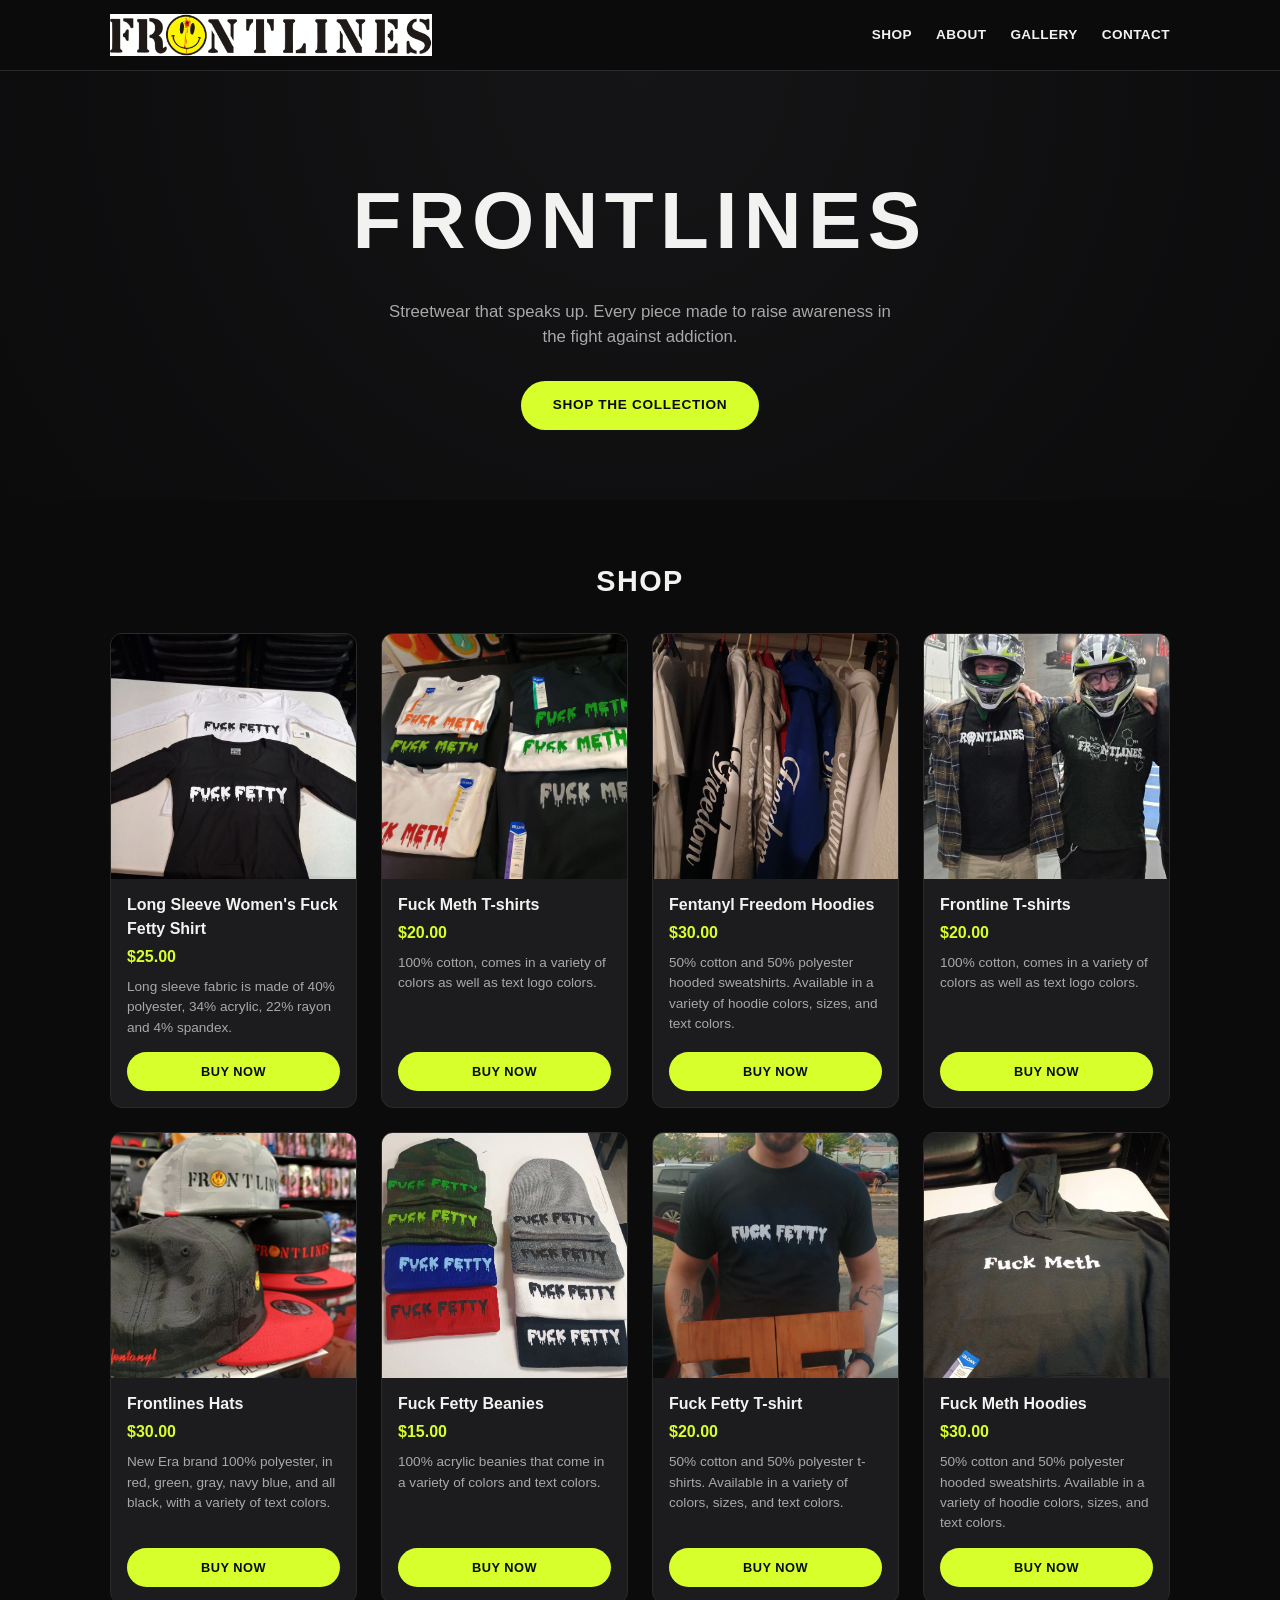
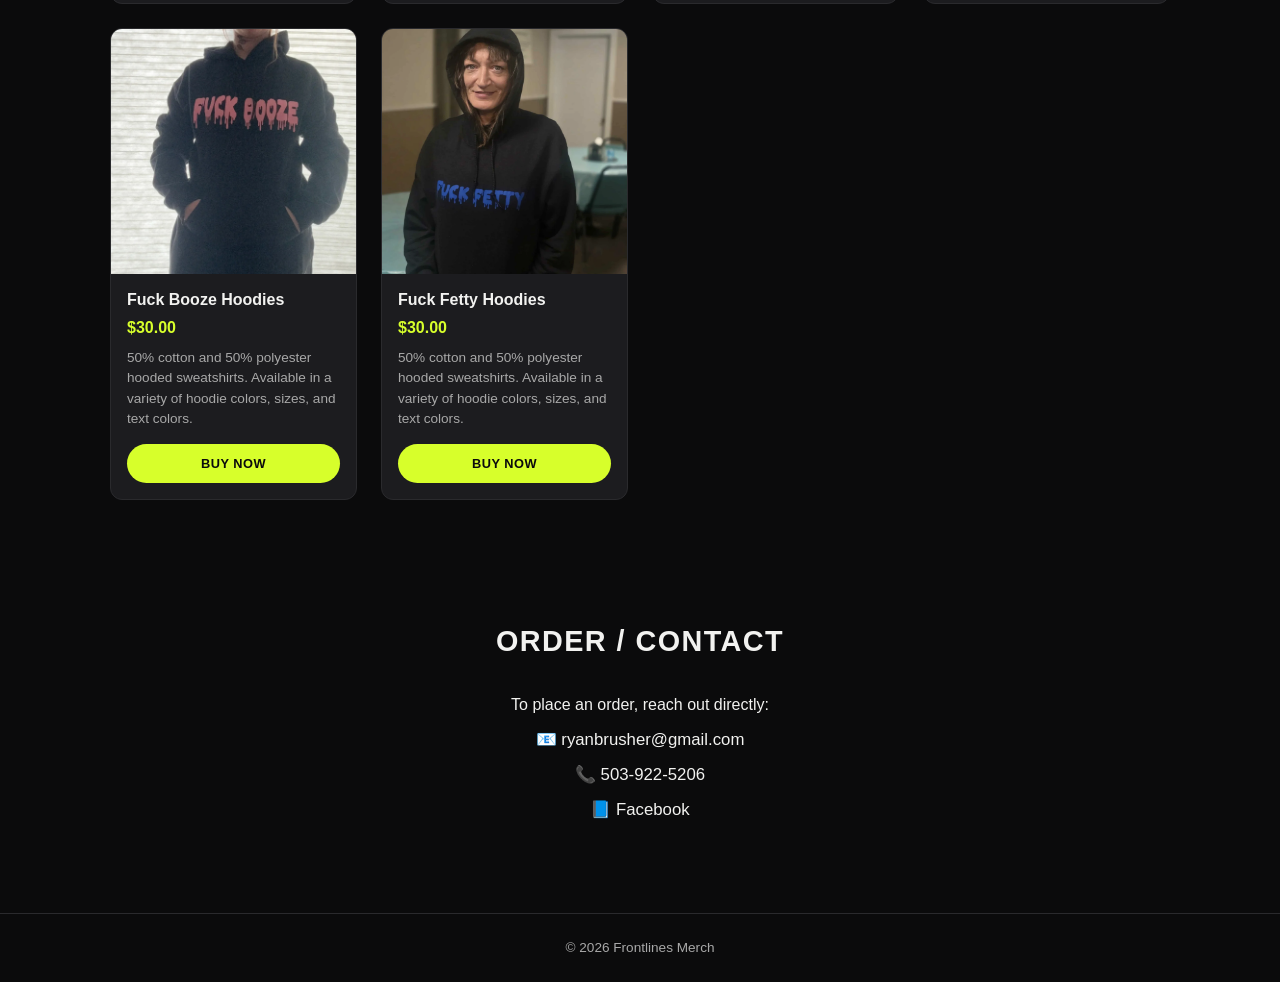
==== index.html @ 74a15b7b "Add files via upload" ====
<!DOCTYPE html>
<html lang="en">
<head>
<meta charset="UTF-8">
<meta name="viewport" content="width=device-width, initial-scale=1.0">
<title>Frontlines Merch</title>
<link rel="stylesheet" href="css/style.css">
</head>
<body>

<header class="site-header">
  <div class="header-inner">
    <a href="index.html" class="logo-link">
      <img src="images/logo.png" alt="Frontlines" class="logo">
    </a>
    <nav class="main-nav">
      <a href="index.html#shop">Shop</a>
      <a href="about.html">About</a>
      <a href="gallery.html">Gallery</a>
      <a href="index.html#contact">Contact</a>
    </nav>
  </div>
</header>

<section class="hero">
  <h1>FRONTLINES</h1>
  <p>Streetwear that speaks up. Every piece made to raise awareness in the fight against addiction.</p>
  <a href="#shop" class="btn">Shop the Collection</a>
</section>

<section id="shop" class="shop">
  <h2>Shop</h2>
  <div class="product-grid">

    <div class="product-card">
      <img src="images/long-sleeve-womens.jpg" alt="Long Sleeve Women's Fuck Fetty Shirt">
      <h3>Long Sleeve Women's Fuck Fetty Shirt</h3>
      <p class="price">$25.00</p>
      <p class="desc">Long sleeve fabric is made of 40% polyester, 34% acrylic, 22% rayon and 4% spandex.</p>
      <a href="#contact" class="btn-small">Buy Now</a>
    </div>

    <div class="product-card">
      <img src="images/fuck-meth-tshirt.jpg" alt="Fuck Meth T-shirts">
      <h3>Fuck Meth T-shirts</h3>
      <p class="price">$20.00</p>
      <p class="desc">100% cotton, comes in a variety of colors as well as text logo colors.</p>
      <a href="#contact" class="btn-small">Buy Now</a>
    </div>

    <div class="product-card">
      <img src="images/fentanyl-freedom-hoodie.jpg" alt="Fentanyl Freedom Hoodies">
      <h3>Fentanyl Freedom Hoodies</h3>
      <p class="price">$30.00</p>
      <p class="desc">50% cotton and 50% polyester hooded sweatshirts. Available in a variety of hoodie colors, sizes, and text colors.</p>
      <a href="#contact" class="btn-small">Buy Now</a>
    </div>

    <div class="product-card">
      <img src="images/frontline-tshirt.jpg" alt="Frontline T-shirts">
      <h3>Frontline T-shirts</h3>
      <p class="price">$20.00</p>
      <p class="desc">100% cotton, comes in a variety of colors as well as text logo colors.</p>
      <a href="#contact" class="btn-small">Buy Now</a>
    </div>

    <div class="product-card">
      <img src="images/frontlines-hat.jpg" alt="Frontlines Hats">
      <h3>Frontlines Hats</h3>
      <p class="price">$30.00</p>
      <p class="desc">New Era brand 100% polyester, in red, green, gray, navy blue, and all black, with a variety of text colors.</p>
      <a href="#contact" class="btn-small">Buy Now</a>
    </div>

    <div class="product-card">
      <img src="images/fuck-fetty-beanie.jpg" alt="Fuck Fetty Beanies">
      <h3>Fuck Fetty Beanies</h3>
      <p class="price">$15.00</p>
      <p class="desc">100% acrylic beanies that come in a variety of colors and text colors.</p>
      <a href="#contact" class="btn-small">Buy Now</a>
    </div>

    <div class="product-card">
      <img src="images/fuck-fetty-tshirt.jpg" alt="Fuck Fetty T-shirt">
      <h3>Fuck Fetty T-shirt</h3>
      <p class="price">$20.00</p>
      <p class="desc">50% cotton and 50% polyester t-shirts. Available in a variety of colors, sizes, and text colors.</p>
      <a href="#contact" class="btn-small">Buy Now</a>
    </div>

    <div class="product-card">
      <img src="images/fuck-meth-hoodie.jpg" alt="Fuck Meth Hoodies">
      <h3>Fuck Meth Hoodies</h3>
      <p class="price">$30.00</p>
      <p class="desc">50% cotton and 50% polyester hooded sweatshirts. Available in a variety of hoodie colors, sizes, and text colors.</p>
      <a href="#contact" class="btn-small">Buy Now</a>
    </div>

    <div class="product-card">
      <img src="images/fuck-booze-hoodie.jpg" alt="Fuck Booze Hoodies">
      <h3>Fuck Booze Hoodies</h3>
      <p class="price">$30.00</p>
      <p class="desc">50% cotton and 50% polyester hooded sweatshirts. Available in a variety of hoodie colors, sizes, and text colors.</p>
      <a href="#contact" class="btn-small">Buy Now</a>
    </div>

    <div class="product-card">
      <img src="images/fuck-fetty-hoodie.jpg" alt="Fuck Fetty Hoodies">
      <h3>Fuck Fetty Hoodies</h3>
      <p class="price">$30.00</p>
      <p class="desc">50% cotton and 50% polyester hooded sweatshirts. Available in a variety of hoodie colors, sizes, and text colors.</p>
      <a href="#contact" class="btn-small">Buy Now</a>
    </div>

  </div>
</section>

<section id="contact" class="contact">
  <h2>Order / Contact</h2>
  <p>To place an order, reach out directly:</p>
  <p class="contact-line">📧 <a href="mailto:ryanbrusher@gmail.com">ryanbrusher@gmail.com</a></p>
  <p class="contact-line">📞 <a href="tel:5039225206">503-922-5206</a></p>
  <p class="contact-line">📘 <a href="https://www.facebook.com/ryan.brusher.2025" target="_blank" rel="noopener">Facebook</a></p>
</section>

<footer class="site-footer">
  <p>&copy; 2026 Frontlines Merch</p>
</footer>

</body>
</html>
---- css/style.css ----
:root {
  --bg: #0b0b0c;
  --bg-alt: #151517;
  --text: #f2f2f0;
  --text-dim: #a8a8a8;
  --accent: #d7ff2b;
  --card-bg: #1c1c1f;
  --border: #2a2a2d;
}

* { box-sizing: border-box; margin: 0; padding: 0; }

body {
  background: var(--bg);
  color: var(--text);
  font-family: -apple-system, BlinkMacSystemFont, "Segoe UI", Helvetica, Arial, sans-serif;
  line-height: 1.5;
}

a { color: inherit; text-decoration: none; }

.site-header {
  position: sticky;
  top: 0;
  z-index: 10;
  background: var(--bg);
  border-bottom: 1px solid var(--border);
}

.header-inner {
  max-width: 1100px;
  margin: 0 auto;
  padding: 14px 20px;
  display: flex;
  align-items: center;
  justify-content: space-between;
}

.logo {
  height: 42px;
  display: block;
}

.main-nav {
  display: flex;
  gap: 24px;
  font-weight: 600;
  letter-spacing: 0.03em;
  text-transform: uppercase;
  font-size: 0.85rem;
}

.main-nav a:hover { color: var(--accent); }

.hero {
  text-align: center;
  padding: 90px 20px 70px;
  background: radial-gradient(circle at top, var(--bg-alt), var(--bg));
}

.hero h1 {
  font-size: clamp(2.5rem, 8vw, 5rem);
  letter-spacing: 0.08em;
  font-weight: 800;
}

.hero p {
  max-width: 520px;
  margin: 18px auto 32px;
  color: var(--text-dim);
  font-size: 1.05rem;
}

.btn {
  display: inline-block;
  background: var(--accent);
  color: #0b0b0c;
  font-weight: 700;
  padding: 14px 32px;
  border-radius: 999px;
  text-transform: uppercase;
  letter-spacing: 0.05em;
  font-size: 0.85rem;
  transition: transform 0.15s ease;
}

.btn:hover { transform: translateY(-2px); }

.shop {
  max-width: 1100px;
  margin: 0 auto;
  padding: 60px 20px;
}

.shop h2, .contact h2 {
  font-size: 1.8rem;
  letter-spacing: 0.05em;
  text-transform: uppercase;
  margin-bottom: 30px;
  text-align: center;
}

.product-grid {
  display: grid;
  grid-template-columns: repeat(auto-fill, minmax(240px, 1fr));
  gap: 24px;
}

.product-card {
  background: var(--card-bg);
  border: 1px solid var(--border);
  border-radius: 12px;
  overflow: hidden;
  display: flex;
  flex-direction: column;
  transition: border-color 0.15s ease;
}

.product-card:hover { border-color: var(--accent); }

.product-card img {
  width: 100%;
  aspect-ratio: 1 / 1;
  object-fit: cover;
  background: #000;
}

.product-card h3 {
  font-size: 1rem;
  padding: 14px 16px 0;
}

.product-card .price {
  padding: 4px 16px 0;
  color: var(--accent);
  font-weight: 700;
}

.product-card .desc {
  padding: 8px 16px 0;
  color: var(--text-dim);
  font-size: 0.85rem;
  flex-grow: 1;
}

.btn-small {
  margin: 14px 16px 16px;
  display: inline-block;
  text-align: center;
  background: var(--accent);
  color: #0b0b0c;
  font-weight: 700;
  padding: 10px 0;
  border-radius: 999px;
  text-transform: uppercase;
  letter-spacing: 0.04em;
  font-size: 0.8rem;
}

.contact {
  max-width: 600px;
  margin: 0 auto;
  padding: 60px 20px 90px;
  text-align: center;
}

.contact-line {
  margin-top: 10px;
  font-size: 1.05rem;
}

.contact-line a:hover { color: var(--accent); }

.site-footer {
  border-top: 1px solid var(--border);
  text-align: center;
  padding: 24px;
  color: var(--text-dim);
  font-size: 0.85rem;
}

.page-hero {
  text-align: center;
  padding: 70px 20px 40px;
}

.page-hero h1 {
  font-size: clamp(2rem, 6vw, 3.2rem);
  letter-spacing: 0.06em;
  text-transform: uppercase;
  font-weight: 800;
}

.page-hero-sub {
  margin-top: 12px;
  color: var(--text-dim);
}

.about-content {
  max-width: 700px;
  margin: 0 auto;
  padding: 0 20px 90px;
}

.about-block {
  margin-bottom: 44px;
}

.about-block h2 {
  font-size: 1.3rem;
  letter-spacing: 0.04em;
  text-transform: uppercase;
  margin-bottom: 14px;
  color: var(--accent);
}

.about-block p {
  color: var(--text-dim);
  font-size: 1rem;
}

.about-block .placeholder-note {
  border: 1px dashed var(--border);
  border-radius: 8px;
  padding: 16px;
  font-style: italic;
}

.about-block .contact-line {
  margin-top: 8px;
  font-size: 1rem;
}

.about-block .contact-line a:hover { color: var(--accent); }

.gallery {
  max-width: 1100px;
  margin: 0 auto;
  padding: 0 20px 90px;
}

.gallery-grid {
  display: grid;
  grid-template-columns: repeat(auto-fill, minmax(220px, 1fr));
  gap: 16px;
}

.gallery-grid img {
  width: 100%;
  aspect-ratio: 3 / 4;
  object-fit: cover;
  border-radius: 10px;
  border: 1px solid var(--border);
  background: #000;
}
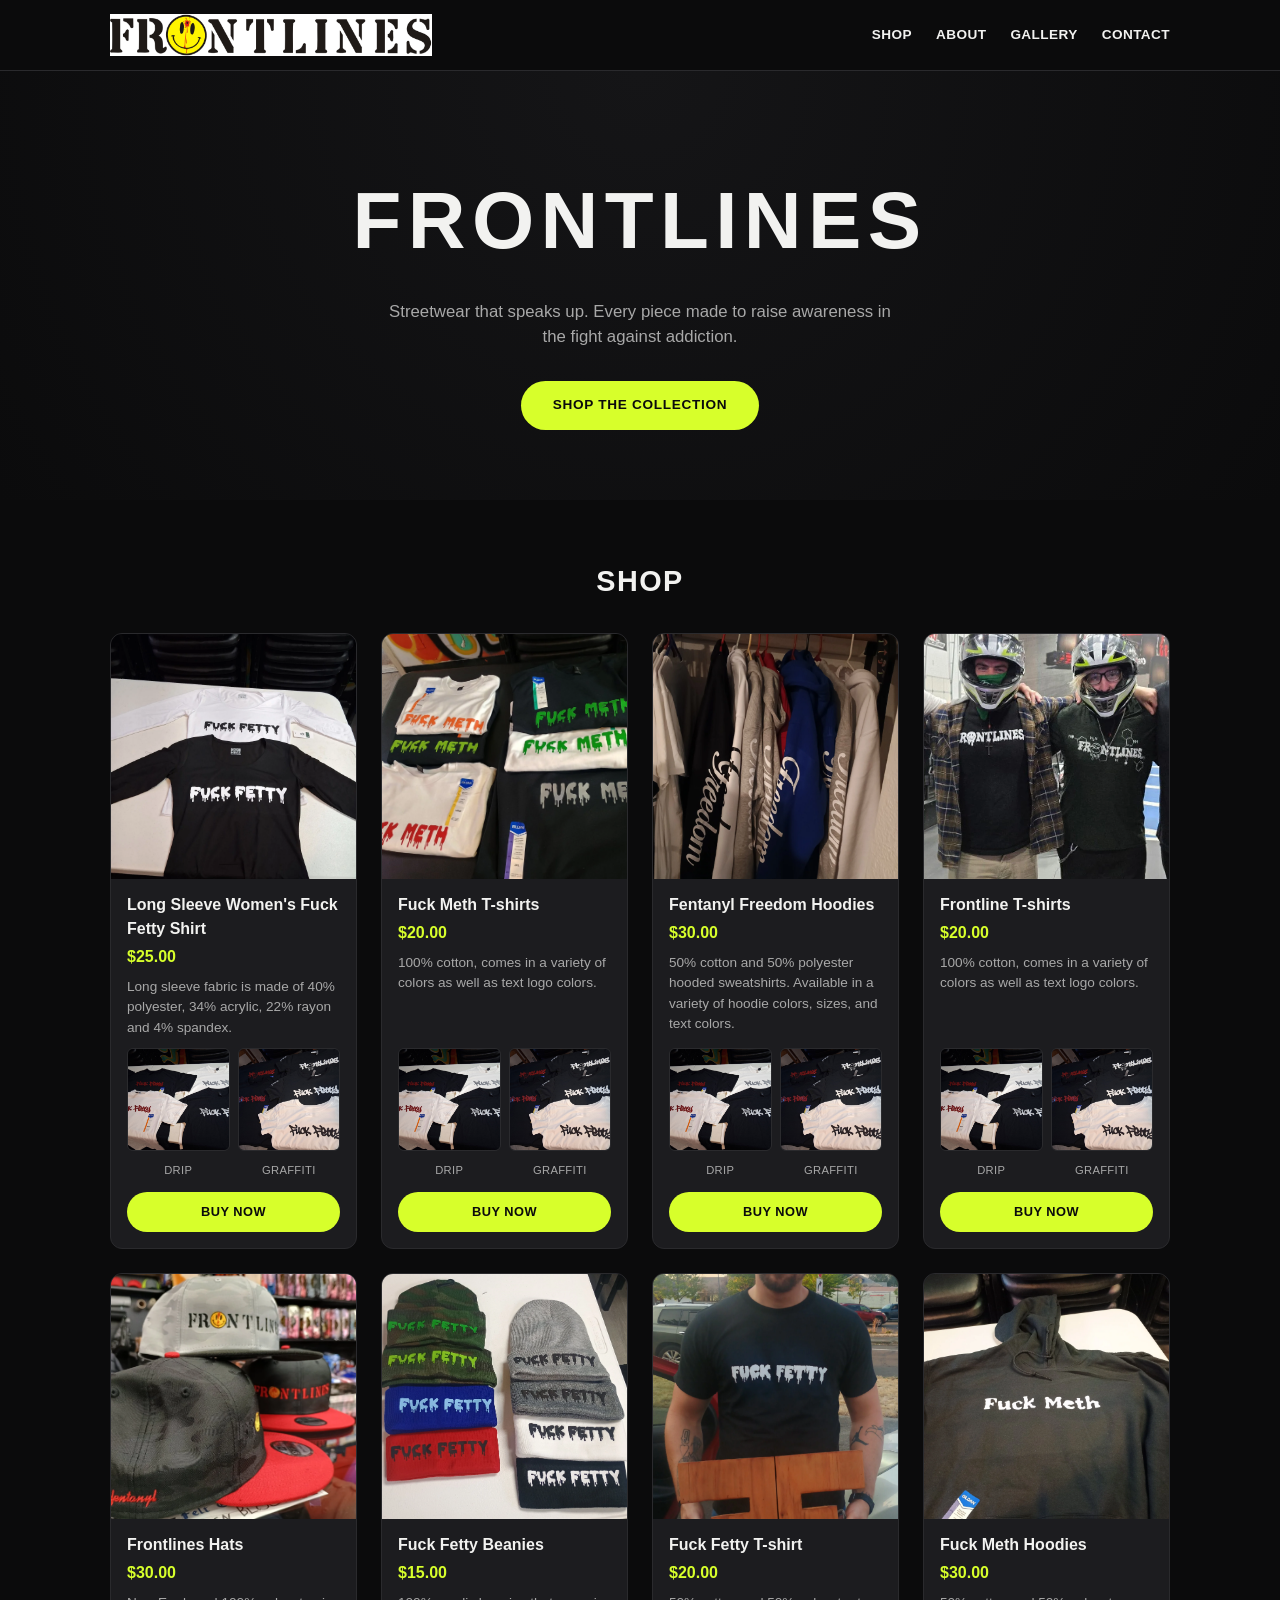
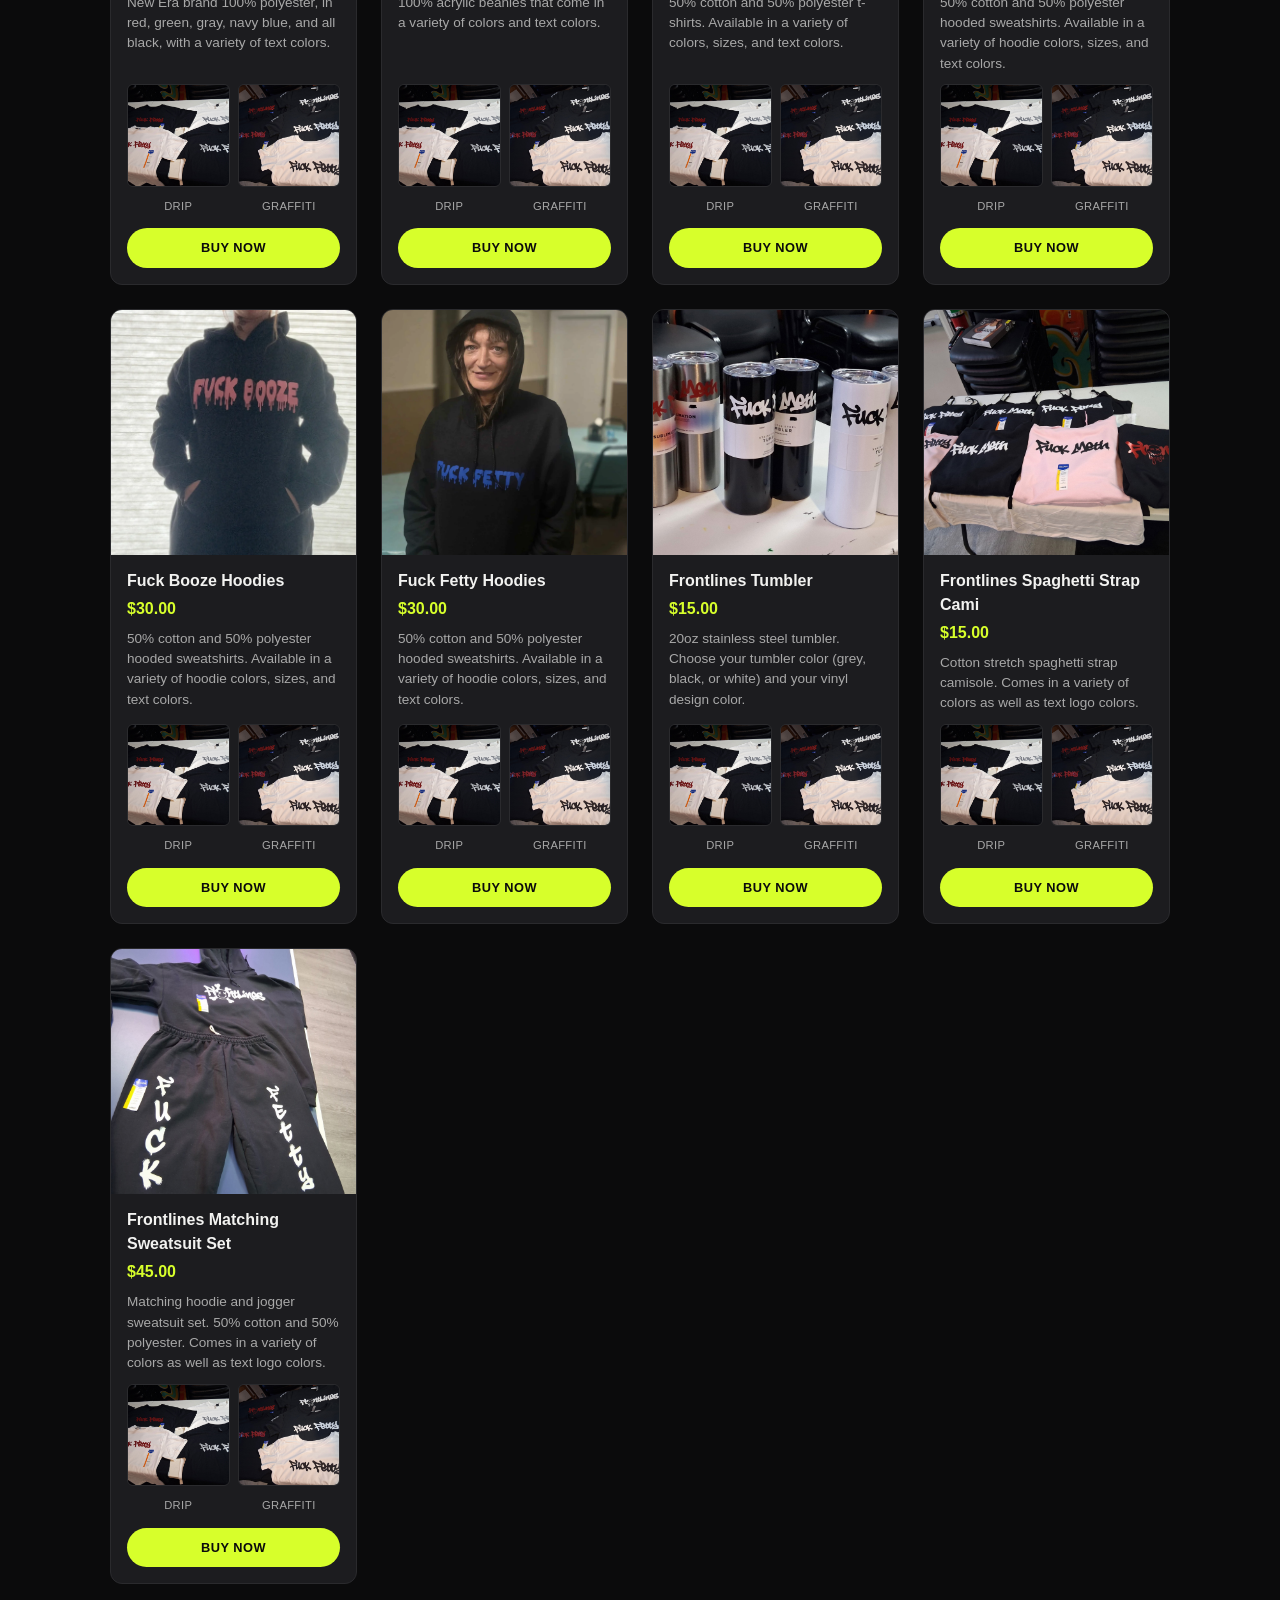
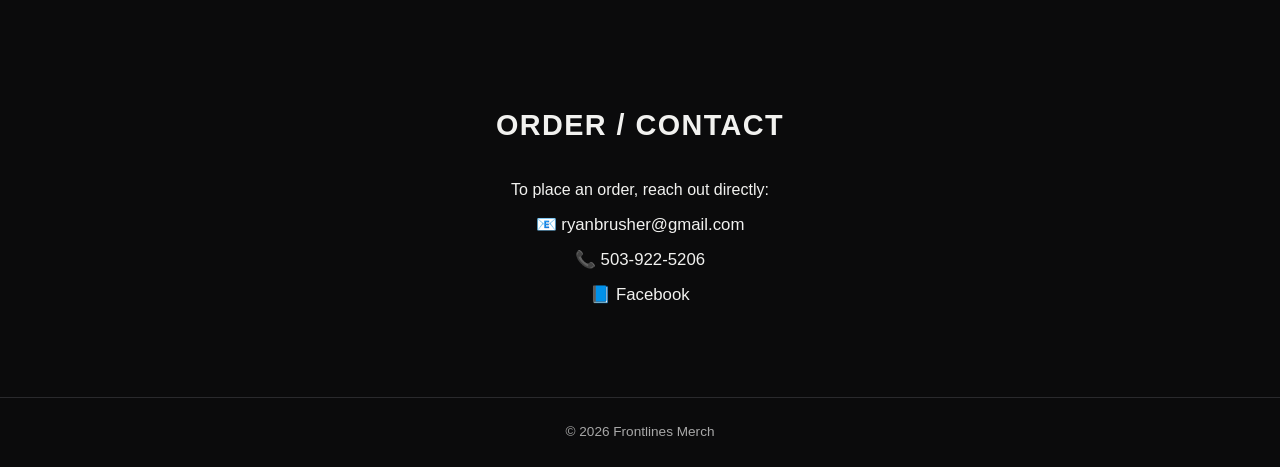
==== commit 8c086ce2: "Add Design Style option, tumbler/cami/sweatsuit listings" ====
--- a/index.html
+++ b/index.html
@@ -37,7 +37,17 @@
       <h3>Long Sleeve Women's Fuck Fetty Shirt</h3>
       <p class="price">$25.00</p>
       <p class="desc">Long sleeve fabric is made of 40% polyester, 34% acrylic, 22% rayon and 4% spandex.</p>
-      <a href="#contact" class="btn-small">Buy Now</a>
+      <div class="design-options">
+        <figure>
+          <img src="images/drip-style.jpg" alt="Drip design style example">
+          <figcaption>Drip</figcaption>
+        </figure>
+        <figure>
+          <img src="images/graffiti-style.jpg" alt="Graffiti design style example">
+          <figcaption>Graffiti</figcaption>
+        </figure>
+      </div>
+      <a href="https://buy.stripe.com/14AeVec6t6lD8um2a3dfG0a" class="btn-small" target="_blank" rel="noopener">Buy Now</a>
     </div>
 
     <div class="product-card">
@@ -45,7 +55,17 @@
       <h3>Fuck Meth T-shirts</h3>
       <p class="price">$20.00</p>
       <p class="desc">100% cotton, comes in a variety of colors as well as text logo colors.</p>
-      <a href="#contact" class="btn-small">Buy Now</a>
+      <div class="design-options">
+        <figure>
+          <img src="images/drip-style.jpg" alt="Drip design style example">
+          <figcaption>Drip</figcaption>
+        </figure>
+        <figure>
+          <img src="images/graffiti-style.jpg" alt="Graffiti design style example">
+          <figcaption>Graffiti</figcaption>
+        </figure>
+      </div>
+      <a href="https://buy.stripe.com/eVq00k6M911jbGy2a3dfG0b" class="btn-small" target="_blank" rel="noopener">Buy Now</a>
     </div>
 
     <div class="product-card">
@@ -53,7 +73,17 @@
       <h3>Fentanyl Freedom Hoodies</h3>
       <p class="price">$30.00</p>
       <p class="desc">50% cotton and 50% polyester hooded sweatshirts. Available in a variety of hoodie colors, sizes, and text colors.</p>
-      <a href="#contact" class="btn-small">Buy Now</a>
+      <div class="design-options">
+        <figure>
+          <img src="images/drip-style.jpg" alt="Drip design style example">
+          <figcaption>Drip</figcaption>
+        </figure>
+        <figure>
+          <img src="images/graffiti-style.jpg" alt="Graffiti design style example">
+          <figcaption>Graffiti</figcaption>
+        </figure>
+      </div>
+      <a href="https://buy.stripe.com/dRmaEY6M939rfWO4ibdfG0c" class="btn-small" target="_blank" rel="noopener">Buy Now</a>
     </div>
 
     <div class="product-card">
@@ -61,7 +91,17 @@
       <h3>Frontline T-shirts</h3>
       <p class="price">$20.00</p>
       <p class="desc">100% cotton, comes in a variety of colors as well as text logo colors.</p>
-      <a href="#contact" class="btn-small">Buy Now</a>
+      <div class="design-options">
+        <figure>
+          <img src="images/drip-style.jpg" alt="Drip design style example">
+          <figcaption>Drip</figcaption>
+        </figure>
+        <figure>
+          <img src="images/graffiti-style.jpg" alt="Graffiti design style example">
+          <figcaption>Graffiti</figcaption>
+        </figure>
+      </div>
+      <a href="https://buy.stripe.com/9B614ofiF9xPfWOaGzdfG0d" class="btn-small" target="_blank" rel="noopener">Buy Now</a>
     </div>
 
     <div class="product-card">
@@ -69,7 +109,17 @@
       <h3>Frontlines Hats</h3>
       <p class="price">$30.00</p>
       <p class="desc">New Era brand 100% polyester, in red, green, gray, navy blue, and all black, with a variety of text colors.</p>
-      <a href="#contact" class="btn-small">Buy Now</a>
+      <div class="design-options">
+        <figure>
+          <img src="images/drip-style.jpg" alt="Drip design style example">
+          <figcaption>Drip</figcaption>
+        </figure>
+        <figure>
+          <img src="images/graffiti-style.jpg" alt="Graffiti design style example">
+          <figcaption>Graffiti</figcaption>
+        </figure>
+      </div>
+      <a href="https://buy.stripe.com/5kQaEYb2paBT7qieWPdfG0e" class="btn-small" target="_blank" rel="noopener">Buy Now</a>
     </div>
 
     <div class="product-card">
@@ -77,7 +127,17 @@
       <h3>Fuck Fetty Beanies</h3>
       <p class="price">$15.00</p>
       <p class="desc">100% acrylic beanies that come in a variety of colors and text colors.</p>
-      <a href="#contact" class="btn-small">Buy Now</a>
+      <div class="design-options">
+        <figure>
+          <img src="images/drip-style.jpg" alt="Drip design style example">
+          <figcaption>Drip</figcaption>
+        </figure>
+        <figure>
+          <img src="images/graffiti-style.jpg" alt="Graffiti design style example">
+          <figcaption>Graffiti</figcaption>
+        </figure>
+      </div>
+      <a href="https://buy.stripe.com/4gM3cwfiFeS911U15ZdfG0f" class="btn-small" target="_blank" rel="noopener">Buy Now</a>
     </div>
 
     <div class="product-card">
@@ -85,7 +145,17 @@
       <h3>Fuck Fetty T-shirt</h3>
       <p class="price">$20.00</p>
       <p class="desc">50% cotton and 50% polyester t-shirts. Available in a variety of colors, sizes, and text colors.</p>
-      <a href="#contact" class="btn-small">Buy Now</a>
+      <div class="design-options">
+        <figure>
+          <img src="images/drip-style.jpg" alt="Drip design style example">
+          <figcaption>Drip</figcaption>
+        </figure>
+        <figure>
+          <img src="images/graffiti-style.jpg" alt="Graffiti design style example">
+          <figcaption>Graffiti</figcaption>
+        </figure>
+      </div>
+      <a href="https://buy.stripe.com/8x27sM0nL8tL8um8yrdfG0g" class="btn-small" target="_blank" rel="noopener">Buy Now</a>
     </div>
 
     <div class="product-card">
@@ -93,7 +163,17 @@
       <h3>Fuck Meth Hoodies</h3>
       <p class="price">$30.00</p>
       <p class="desc">50% cotton and 50% polyester hooded sweatshirts. Available in a variety of hoodie colors, sizes, and text colors.</p>
-      <a href="#contact" class="btn-small">Buy Now</a>
+      <div class="design-options">
+        <figure>
+          <img src="images/drip-style.jpg" alt="Drip design style example">
+          <figcaption>Drip</figcaption>
+        </figure>
+        <figure>
+          <img src="images/graffiti-style.jpg" alt="Graffiti design style example">
+          <figcaption>Graffiti</figcaption>
+        </figure>
+      </div>
+      <a href="https://buy.stripe.com/fZu6oI2vT5hz11UaGzdfG0h" class="btn-small" target="_blank" rel="noopener">Buy Now</a>
     </div>
 
     <div class="product-card">
@@ -101,7 +181,17 @@
       <h3>Fuck Booze Hoodies</h3>
       <p class="price">$30.00</p>
       <p class="desc">50% cotton and 50% polyester hooded sweatshirts. Available in a variety of hoodie colors, sizes, and text colors.</p>
-      <a href="#contact" class="btn-small">Buy Now</a>
+      <div class="design-options">
+        <figure>
+          <img src="images/drip-style.jpg" alt="Drip design style example">
+          <figcaption>Drip</figcaption>
+        </figure>
+        <figure>
+          <img src="images/graffiti-style.jpg" alt="Graffiti design style example">
+          <figcaption>Graffiti</figcaption>
+        </figure>
+      </div>
+      <a href="https://buy.stripe.com/aFadRab2p5hz5ia3e7dfG0i" class="btn-small" target="_blank" rel="noopener">Buy Now</a>
     </div>
 
     <div class="product-card">
@@ -109,7 +199,71 @@
       <h3>Fuck Fetty Hoodies</h3>
       <p class="price">$30.00</p>
       <p class="desc">50% cotton and 50% polyester hooded sweatshirts. Available in a variety of hoodie colors, sizes, and text colors.</p>
-      <a href="#contact" class="btn-small">Buy Now</a>
+      <div class="design-options">
+        <figure>
+          <img src="images/drip-style.jpg" alt="Drip design style example">
+          <figcaption>Drip</figcaption>
+        </figure>
+        <figure>
+          <img src="images/graffiti-style.jpg" alt="Graffiti design style example">
+          <figcaption>Graffiti</figcaption>
+        </figure>
+      </div>
+      <a href="https://buy.stripe.com/cNi3cwb2paBTcKCg0TdfG0j" class="btn-small" target="_blank" rel="noopener">Buy Now</a>
+    </div>
+
+    <div class="product-card">
+      <img src="images/tumbler.jpg" alt="Frontlines Tumbler">
+      <h3>Frontlines Tumbler</h3>
+      <p class="price">$15.00</p>
+      <p class="desc">20oz stainless steel tumbler. Choose your tumbler color (grey, black, or white) and your vinyl design color.</p>
+      <div class="design-options">
+        <figure>
+          <img src="images/drip-style.jpg" alt="Drip design style example">
+          <figcaption>Drip</figcaption>
+        </figure>
+        <figure>
+          <img src="images/graffiti-style.jpg" alt="Graffiti design style example">
+          <figcaption>Graffiti</figcaption>
+        </figure>
+      </div>
+      <a href="https://buy.stripe.com/bJedRaeeBh0h6medSLdfG0k" class="btn-small" target="_blank" rel="noopener">Buy Now</a>
+    </div>
+
+    <div class="product-card">
+      <img src="images/camisole.jpg" alt="Frontlines Spaghetti Strap Cami">
+      <h3>Frontlines Spaghetti Strap Cami</h3>
+      <p class="price">$15.00</p>
+      <p class="desc">Cotton stretch spaghetti strap camisole. Comes in a variety of colors as well as text logo colors.</p>
+      <div class="design-options">
+        <figure>
+          <img src="images/drip-style.jpg" alt="Drip design style example">
+          <figcaption>Drip</figcaption>
+        </figure>
+        <figure>
+          <img src="images/graffiti-style.jpg" alt="Graffiti design style example">
+          <figcaption>Graffiti</figcaption>
+        </figure>
+      </div>
+      <a href="https://buy.stripe.com/8x2eVe7QdeS99yqcOHdfG0l" class="btn-small" target="_blank" rel="noopener">Buy Now</a>
+    </div>
+
+    <div class="product-card">
+      <img src="images/sweatsuit.jpg" alt="Frontlines Matching Sweatsuit Set">
+      <h3>Frontlines Matching Sweatsuit Set</h3>
+      <p class="price">$45.00</p>
+      <p class="desc">Matching hoodie and jogger sweatsuit set. 50% cotton and 50% polyester. Comes in a variety of colors as well as text logo colors.</p>
+      <div class="design-options">
+        <figure>
+          <img src="images/drip-style.jpg" alt="Drip design style example">
+          <figcaption>Drip</figcaption>
+        </figure>
+        <figure>
+          <img src="images/graffiti-style.jpg" alt="Graffiti design style example">
+          <figcaption>Graffiti</figcaption>
+        </figure>
+      </div>
+      <a href="https://buy.stripe.com/dRm14o4E125n5iacOHdfG0m" class="btn-small" target="_blank" rel="noopener">Buy Now</a>
     </div>
 
   </div>
--- a/css/style.css
+++ b/css/style.css
@@ -130,6 +130,35 @@
   padding: 14px 16px 0;
 }
 
+.design-options {
+  display: flex;
+  gap: 8px;
+  padding: 10px 16px 0;
+}
+
+.design-options figure {
+  flex: 1;
+  margin: 0;
+  text-align: center;
+}
+
+.design-options img {
+  width: 100%;
+  aspect-ratio: 1 / 1;
+  object-fit: cover;
+  border-radius: 6px;
+  border: 1px solid var(--border);
+  background: #000;
+}
+
+.design-options figcaption {
+  font-size: 0.7rem;
+  color: var(--text-dim);
+  margin-top: 4px;
+  text-transform: uppercase;
+  letter-spacing: 0.03em;
+}
+
 .product-card .price {
   padding: 4px 16px 0;
   color: var(--accent);
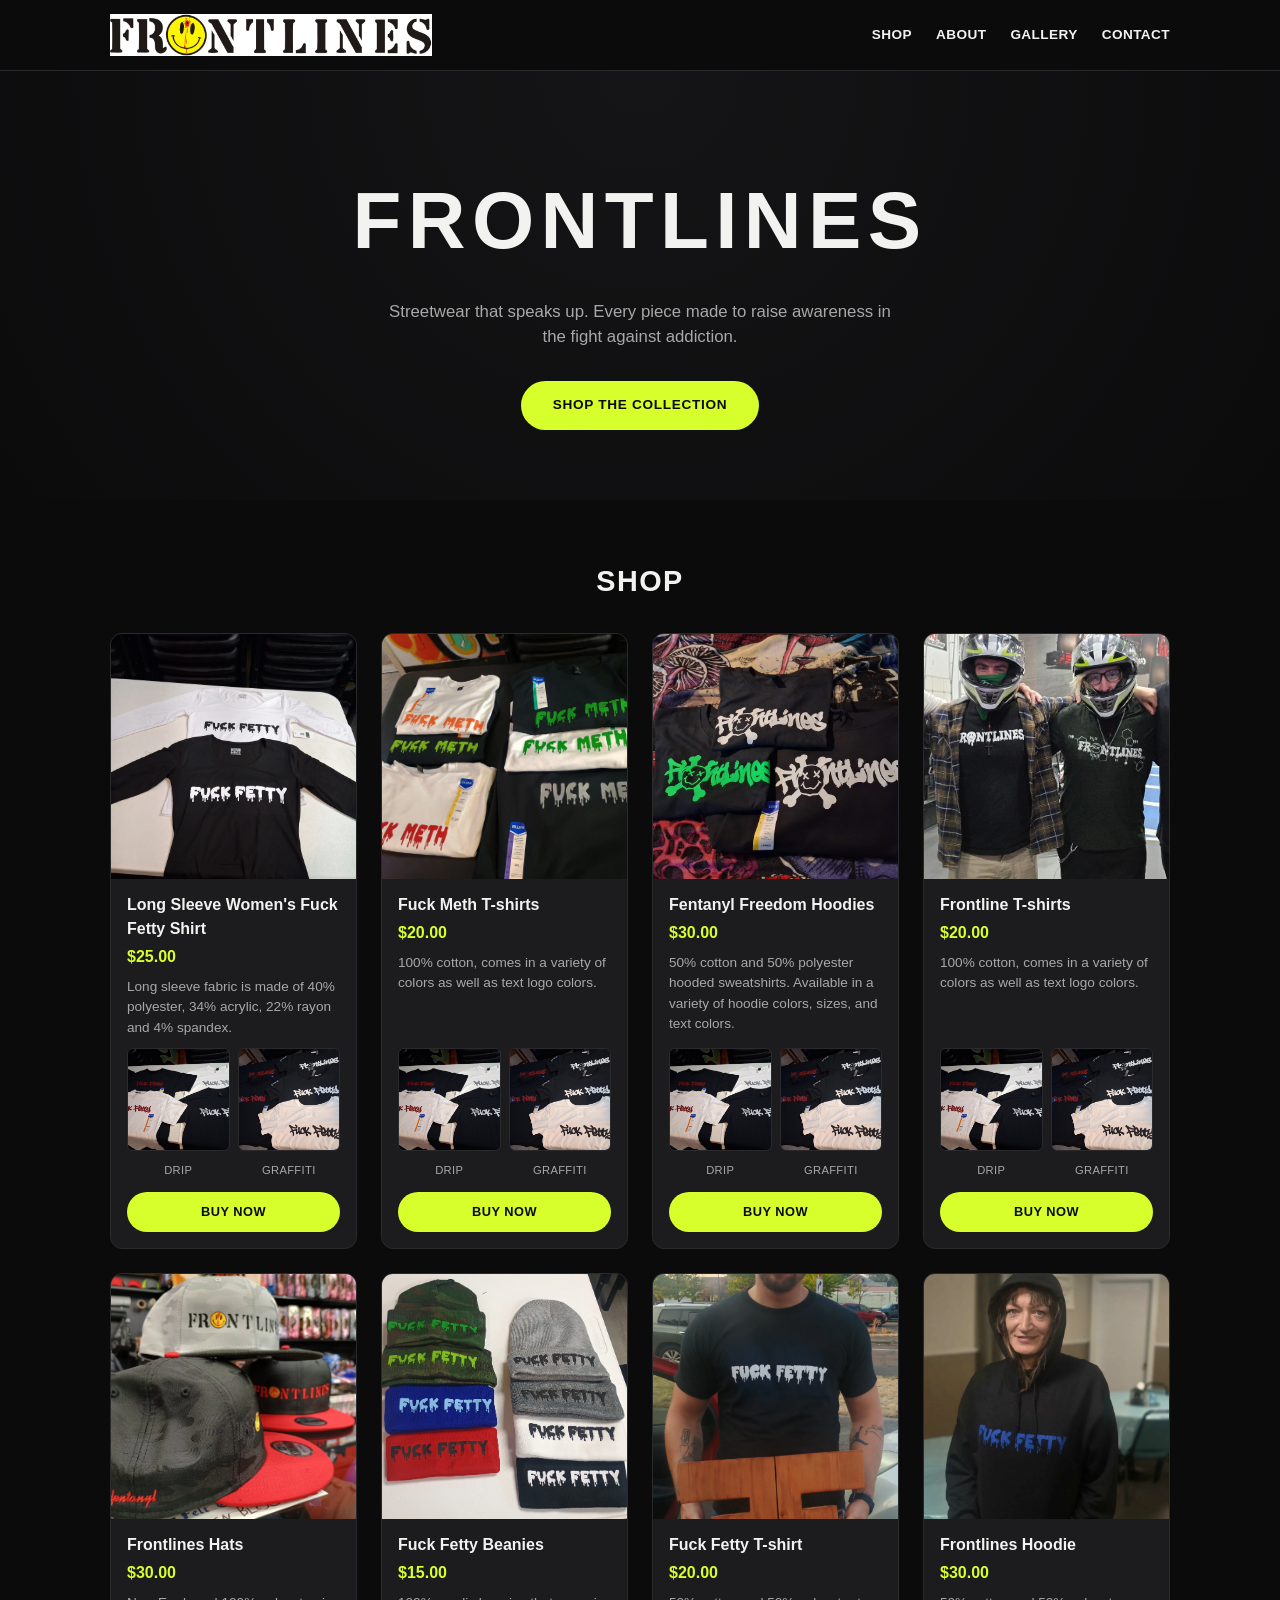
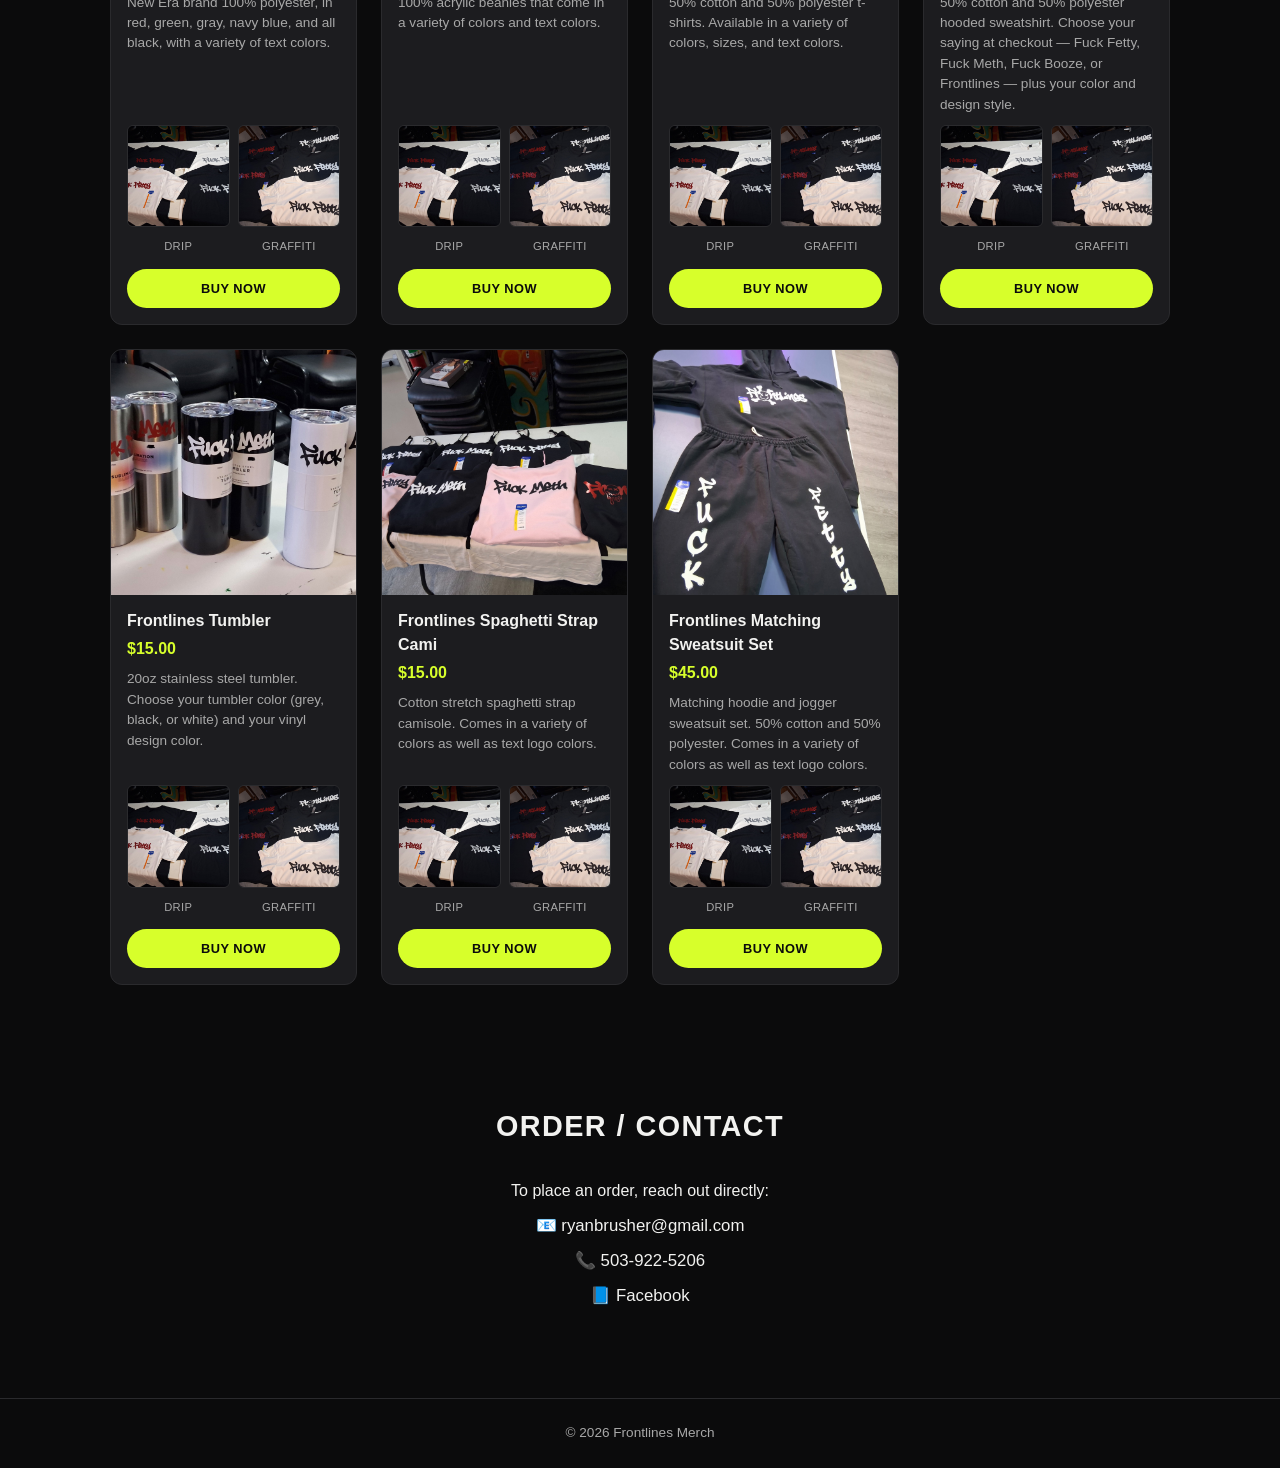
==== commit ea276098: "Consolidate 3 hoodie listings into one with Logo/Color/Design Style options; add Logo option to all " ====
--- a/index.html
+++ b/index.html
@@ -159,46 +159,10 @@
     </div>
 
     <div class="product-card">
-      <img src="images/fuck-meth-hoodie.jpg" alt="Fuck Meth Hoodies">
-      <h3>Fuck Meth Hoodies</h3>
+      <img src="images/fuck-fetty-hoodie.jpg" alt="Frontlines Hoodie">
+      <h3>Frontlines Hoodie</h3>
       <p class="price">$30.00</p>
-      <p class="desc">50% cotton and 50% polyester hooded sweatshirts. Available in a variety of hoodie colors, sizes, and text colors.</p>
-      <div class="design-options">
-        <figure>
-          <img src="images/drip-style.jpg" alt="Drip design style example">
-          <figcaption>Drip</figcaption>
-        </figure>
-        <figure>
-          <img src="images/graffiti-style.jpg" alt="Graffiti design style example">
-          <figcaption>Graffiti</figcaption>
-        </figure>
-      </div>
-      <a href="https://buy.stripe.com/fZu6oI2vT5hz11UaGzdfG0h" class="btn-small" target="_blank" rel="noopener">Buy Now</a>
-    </div>
-
-    <div class="product-card">
-      <img src="images/fuck-booze-hoodie.jpg" alt="Fuck Booze Hoodies">
-      <h3>Fuck Booze Hoodies</h3>
-      <p class="price">$30.00</p>
-      <p class="desc">50% cotton and 50% polyester hooded sweatshirts. Available in a variety of hoodie colors, sizes, and text colors.</p>
-      <div class="design-options">
-        <figure>
-          <img src="images/drip-style.jpg" alt="Drip design style example">
-          <figcaption>Drip</figcaption>
-        </figure>
-        <figure>
-          <img src="images/graffiti-style.jpg" alt="Graffiti design style example">
-          <figcaption>Graffiti</figcaption>
-        </figure>
-      </div>
-      <a href="https://buy.stripe.com/aFadRab2p5hz5ia3e7dfG0i" class="btn-small" target="_blank" rel="noopener">Buy Now</a>
-    </div>
-
-    <div class="product-card">
-      <img src="images/fuck-fetty-hoodie.jpg" alt="Fuck Fetty Hoodies">
-      <h3>Fuck Fetty Hoodies</h3>
-      <p class="price">$30.00</p>
-      <p class="desc">50% cotton and 50% polyester hooded sweatshirts. Available in a variety of hoodie colors, sizes, and text colors.</p>
+      <p class="desc">50% cotton and 50% polyester hooded sweatshirt. Choose your saying at checkout — Fuck Fetty, Fuck Meth, Fuck Booze, or Frontlines — plus your color and design style.</p>
       <div class="design-options">
         <figure>
           <img src="images/drip-style.jpg" alt="Drip design style example">
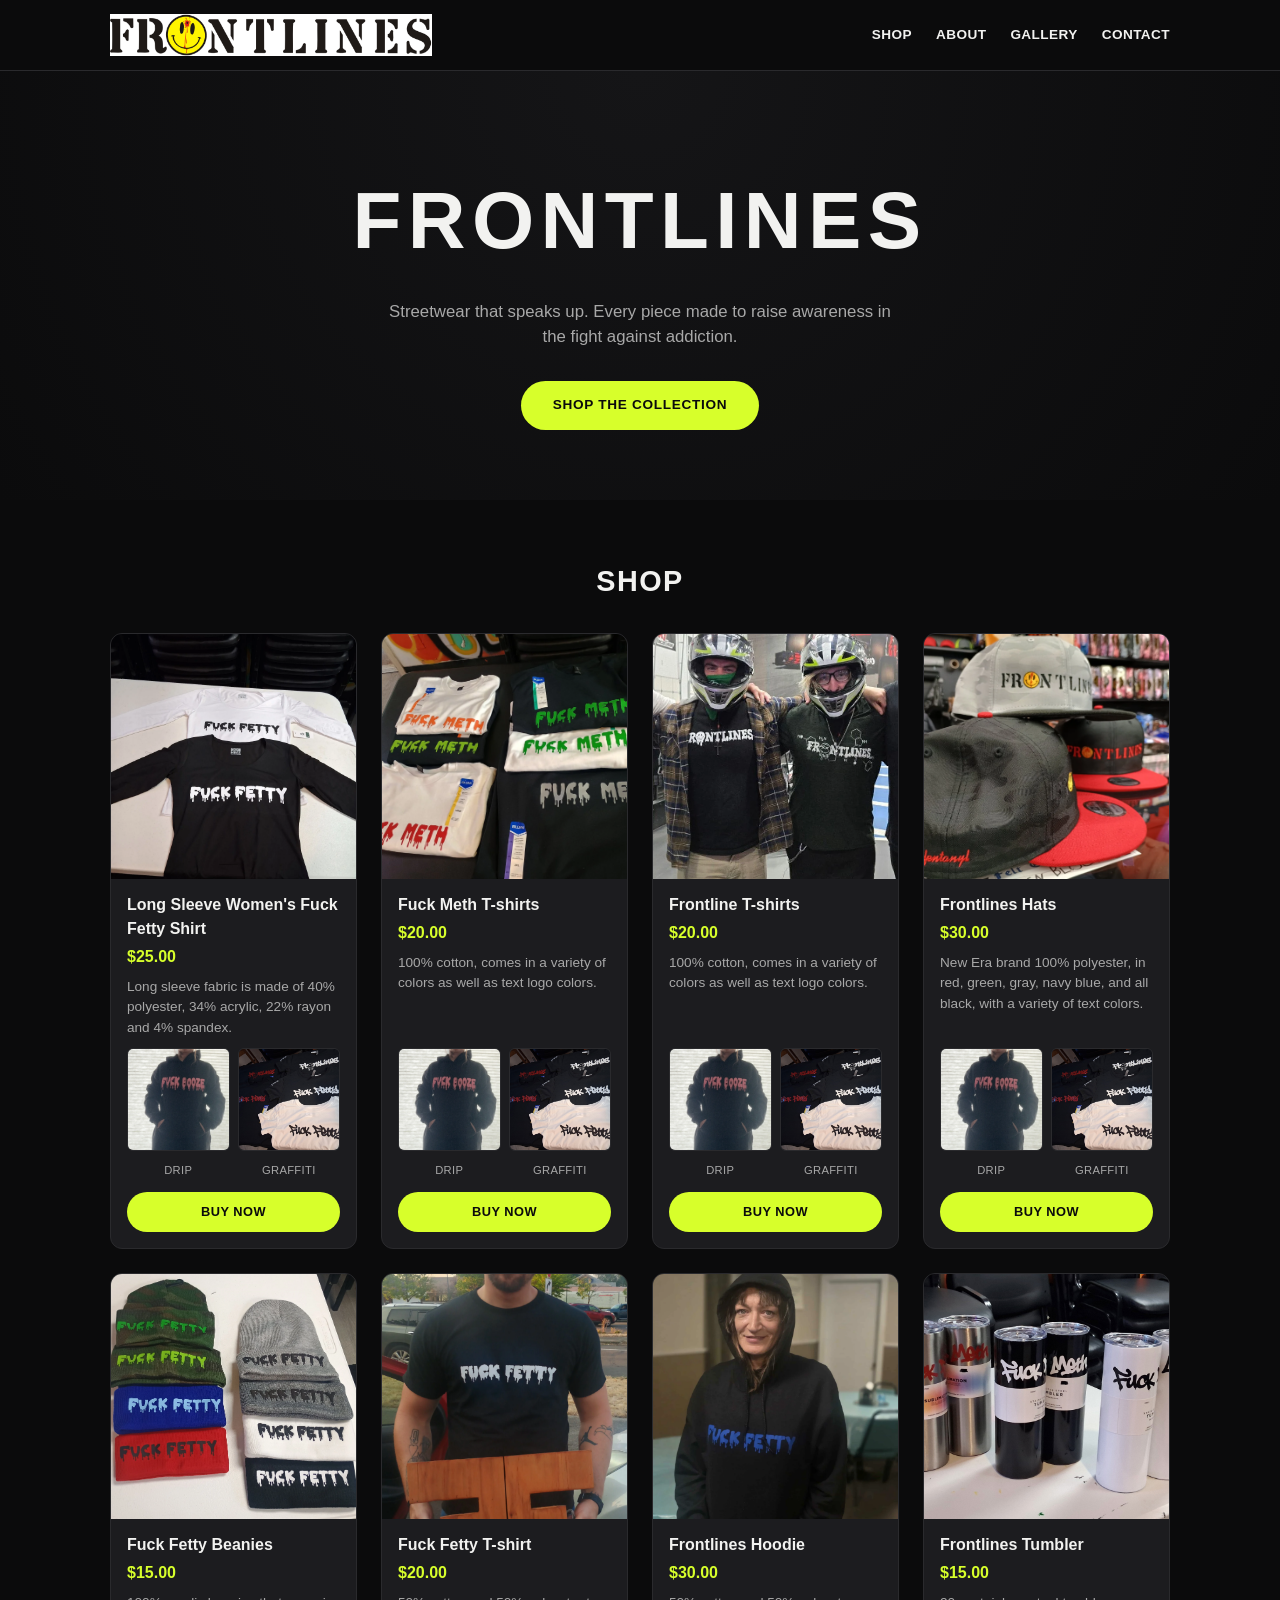
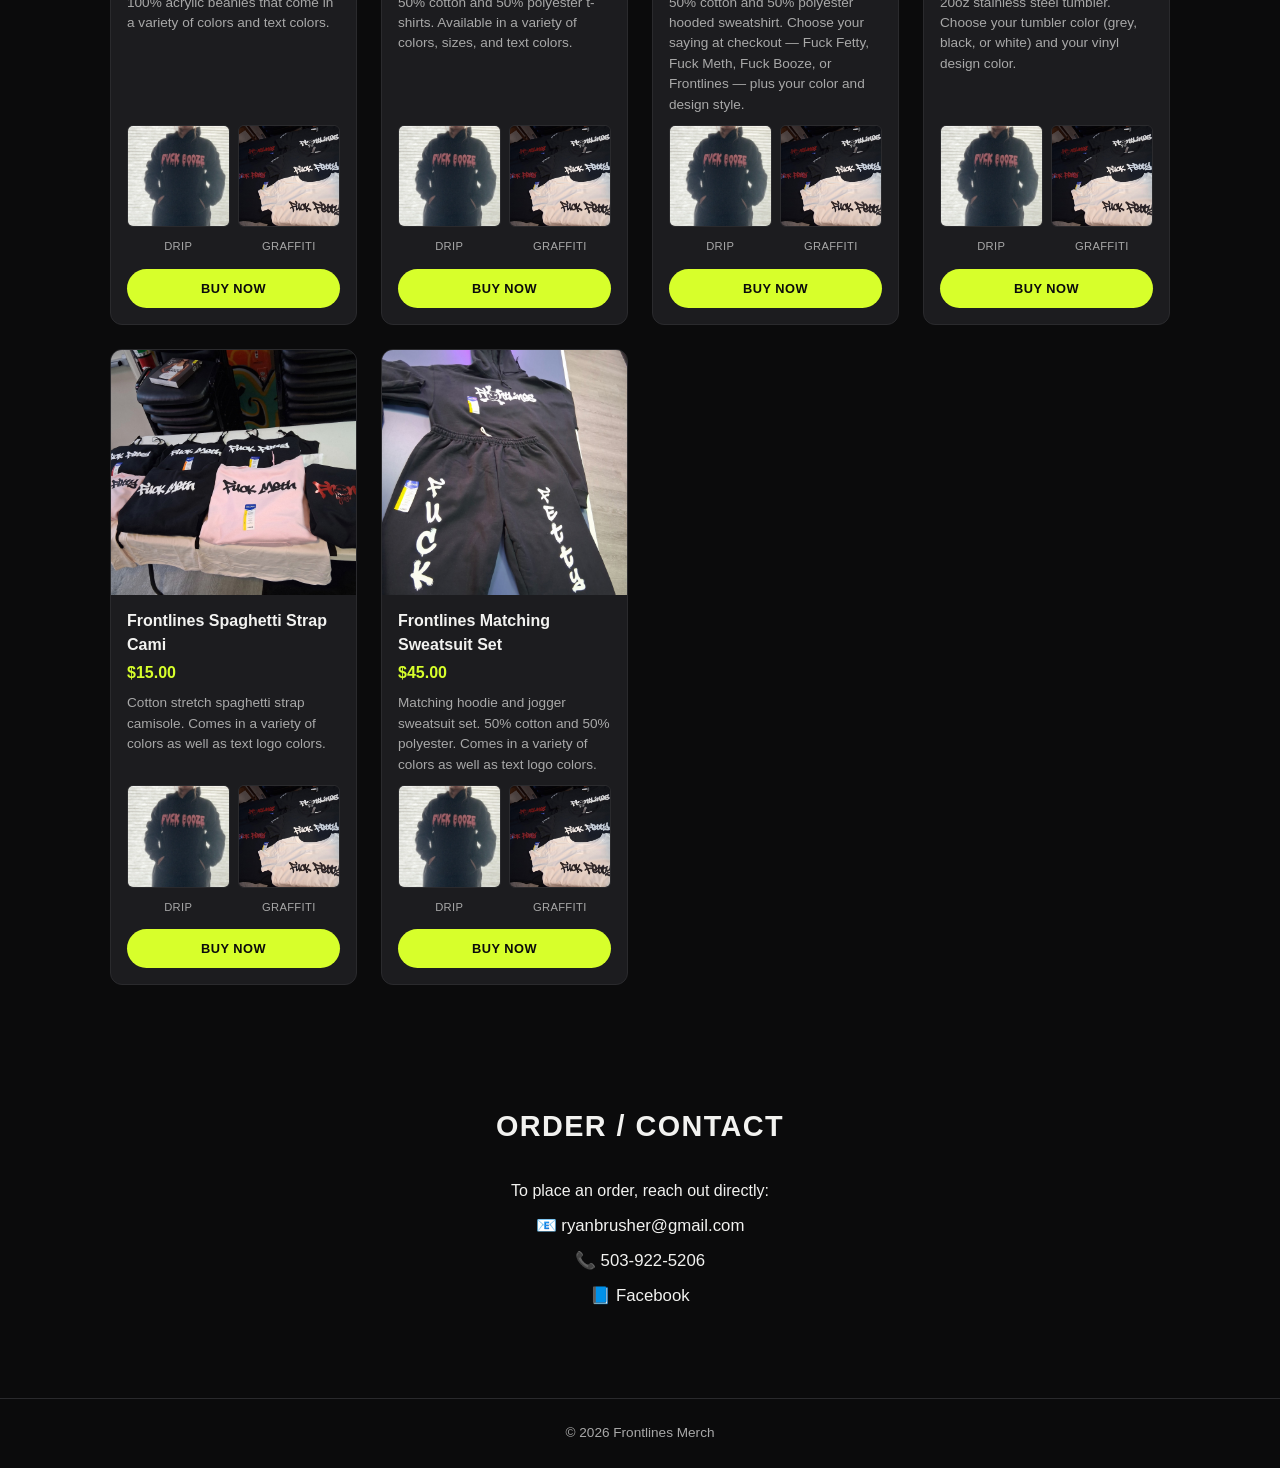
==== commit d8f21008: "Remove Fentanyl Freedom Hoodies listing, covered by Frontlines Hoodie's Logo option" ====
--- a/index.html
+++ b/index.html
@@ -69,24 +69,6 @@
     </div>
 
     <div class="product-card">
-      <img src="images/fentanyl-freedom-hoodie.jpg" alt="Fentanyl Freedom Hoodies">
-      <h3>Fentanyl Freedom Hoodies</h3>
-      <p class="price">$30.00</p>
-      <p class="desc">50% cotton and 50% polyester hooded sweatshirts. Available in a variety of hoodie colors, sizes, and text colors.</p>
-      <div class="design-options">
-        <figure>
-          <img src="images/drip-style.jpg" alt="Drip design style example">
-          <figcaption>Drip</figcaption>
-        </figure>
-        <figure>
-          <img src="images/graffiti-style.jpg" alt="Graffiti design style example">
-          <figcaption>Graffiti</figcaption>
-        </figure>
-      </div>
-      <a href="https://buy.stripe.com/dRmaEY6M939rfWO4ibdfG0c" class="btn-small" target="_blank" rel="noopener">Buy Now</a>
-    </div>
-
-    <div class="product-card">
       <img src="images/frontline-tshirt.jpg" alt="Frontline T-shirts">
       <h3>Frontline T-shirts</h3>
       <p class="price">$20.00</p>
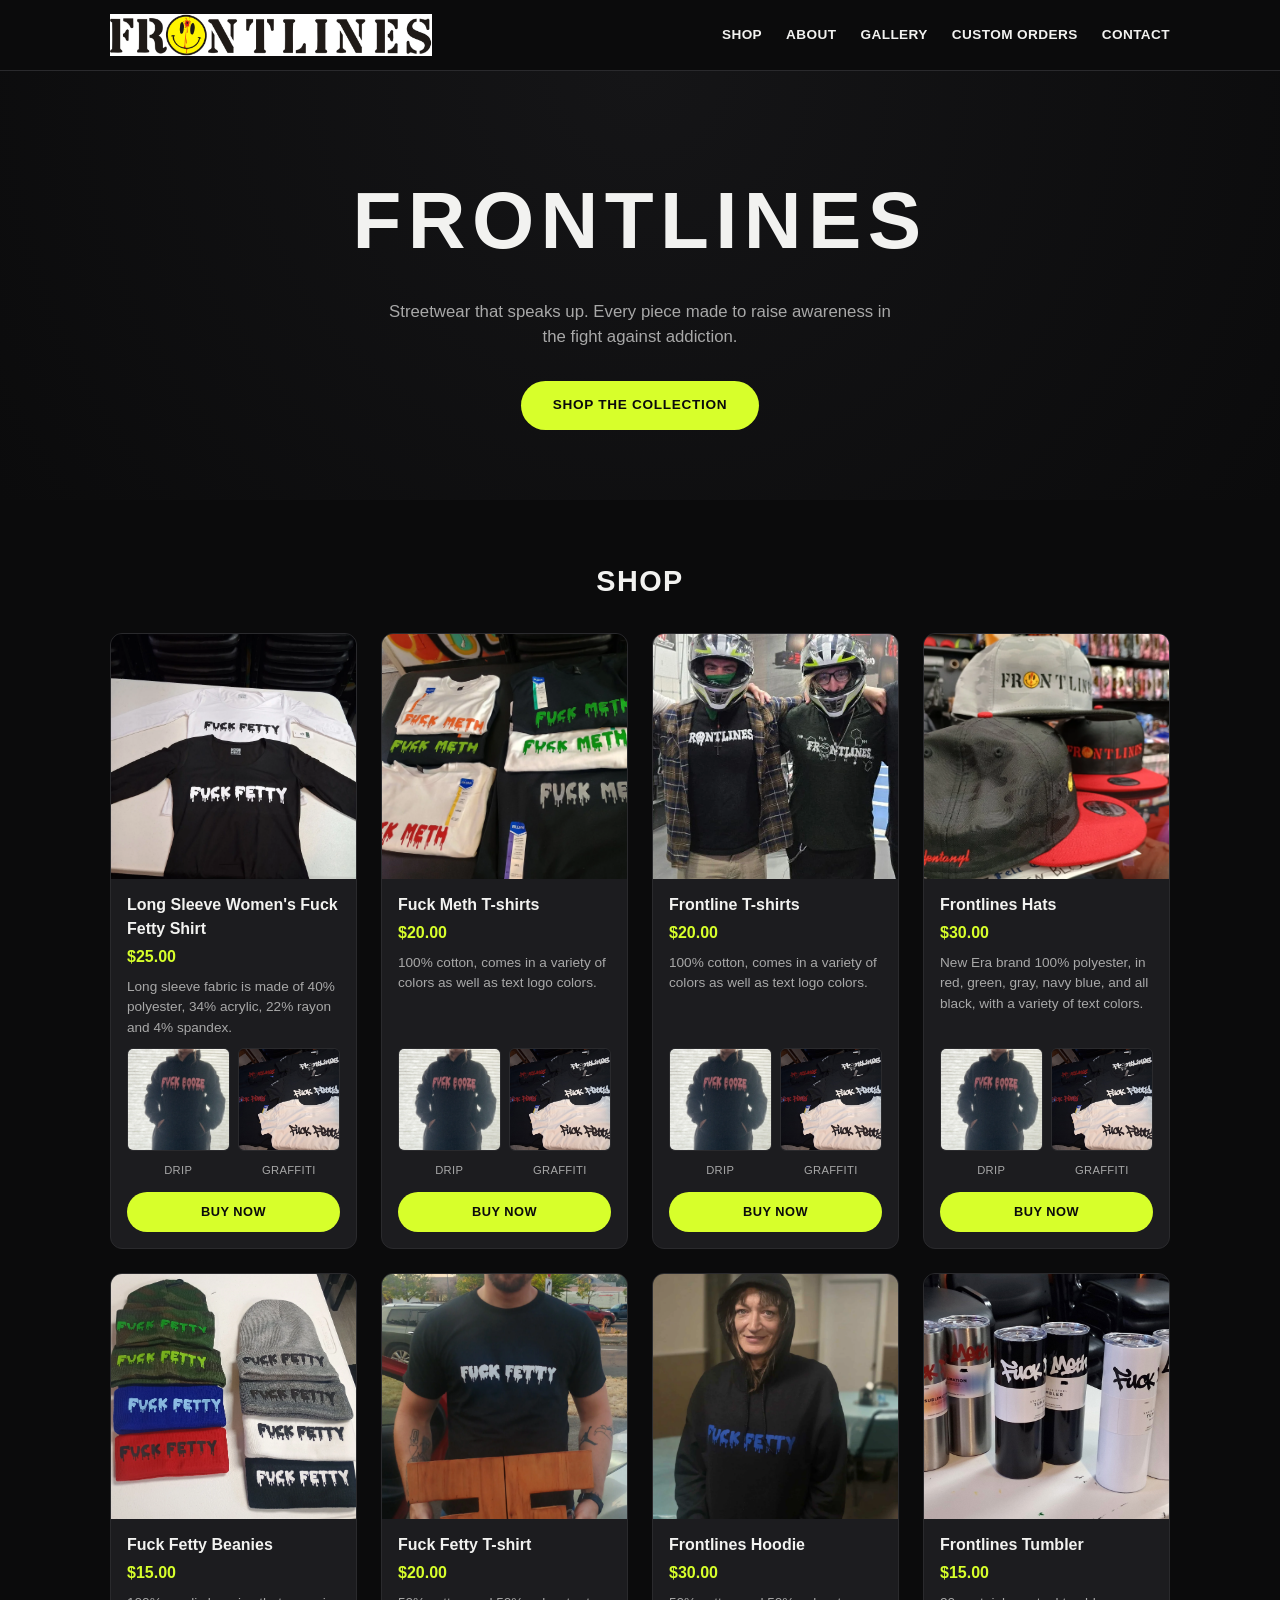
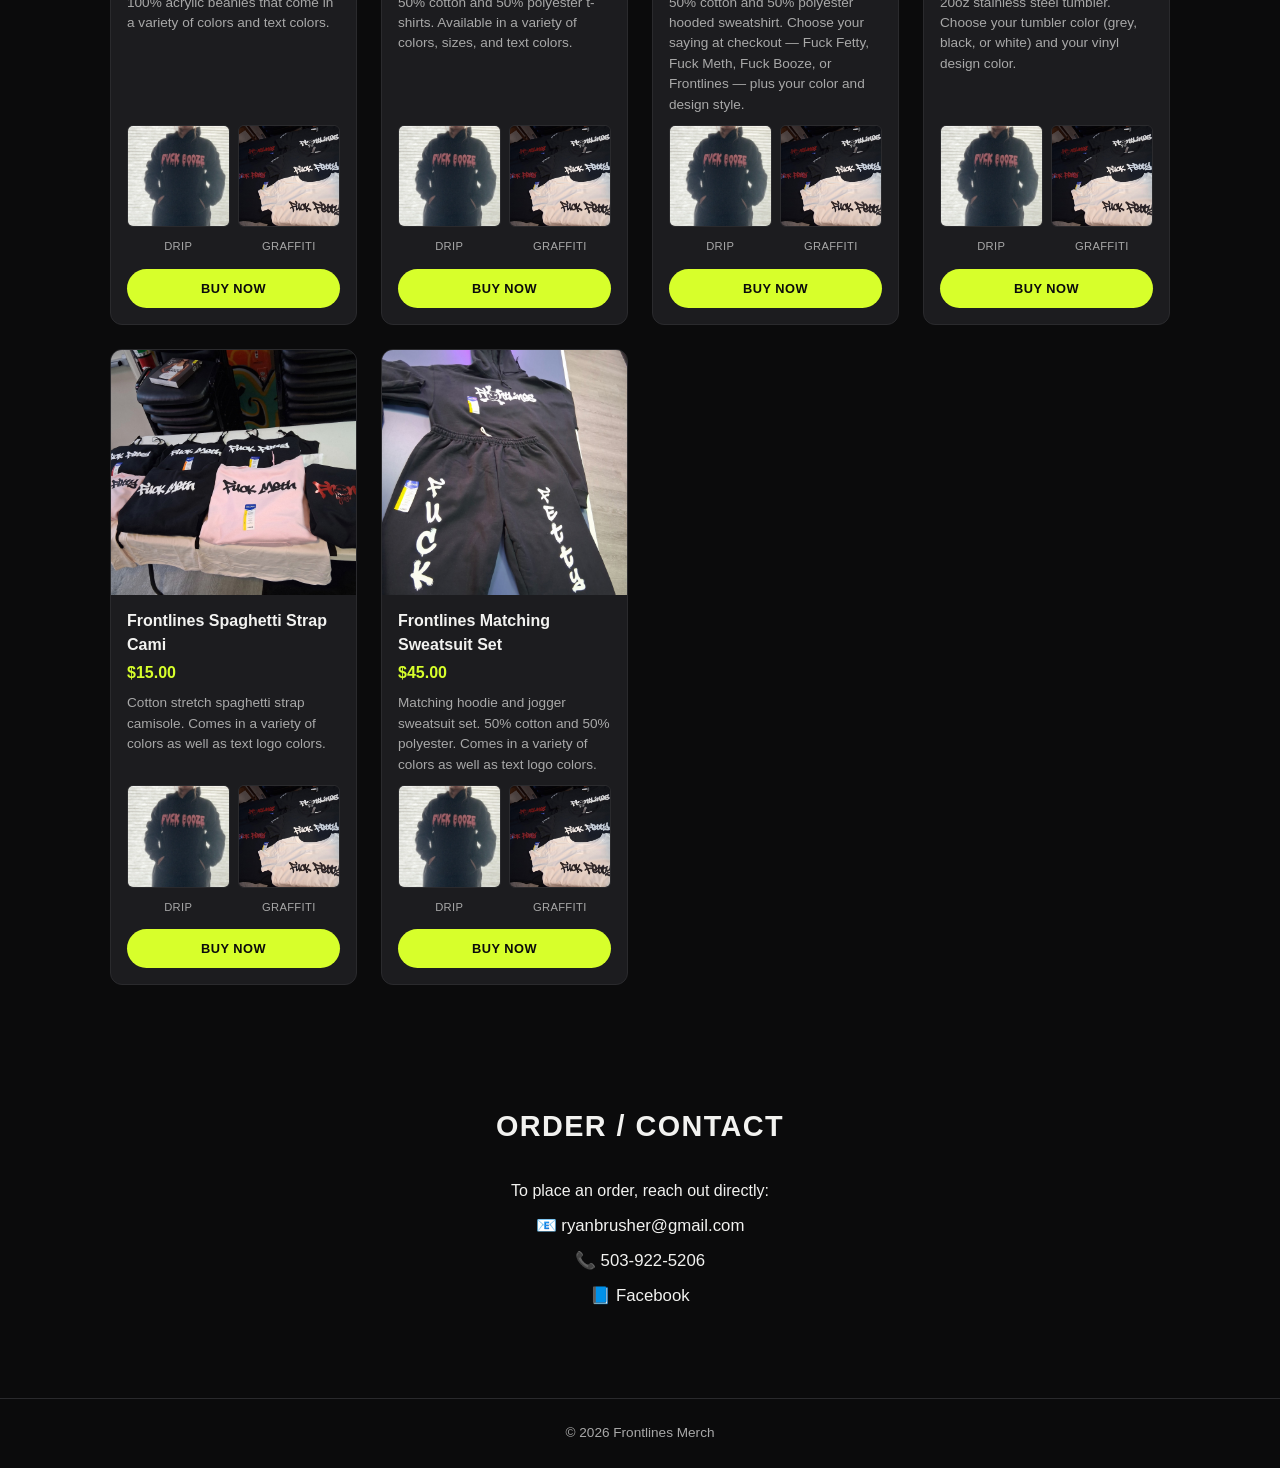
==== commit 729d430d: "Add Custom Orders page with inquiry form and past work gallery" ====
--- a/index.html
+++ b/index.html
@@ -17,6 +17,7 @@
       <a href="index.html#shop">Shop</a>
       <a href="about.html">About</a>
       <a href="gallery.html">Gallery</a>
+      <a href="custom.html">Custom Orders</a>
       <a href="index.html#contact">Contact</a>
     </nav>
   </div>
--- a/css/style.css
+++ b/css/style.css
@@ -282,3 +282,58 @@
   border: 1px solid var(--border);
   background: #000;
 }
+
+.custom-form-section {
+  max-width: 600px;
+  margin: 0 auto;
+  padding: 0 20px 90px;
+}
+
+.custom-form {
+  display: flex;
+  flex-direction: column;
+  gap: 6px;
+}
+
+.custom-form label {
+  margin-top: 18px;
+  font-size: 0.85rem;
+  font-weight: 600;
+  text-transform: uppercase;
+  letter-spacing: 0.03em;
+  color: var(--text-dim);
+}
+
+.custom-form input,
+.custom-form textarea {
+  background: var(--card-bg);
+  border: 1px solid var(--border);
+  border-radius: 8px;
+  padding: 12px 14px;
+  color: var(--text);
+  font-size: 1rem;
+  font-family: inherit;
+}
+
+.custom-form input:focus,
+.custom-form textarea:focus {
+  outline: none;
+  border-color: var(--accent);
+}
+
+.custom-form input[type="file"] {
+  padding: 10px 14px;
+  color: var(--text-dim);
+}
+
+.custom-form textarea {
+  resize: vertical;
+}
+
+.custom-form .btn {
+  margin-top: 28px;
+  border: none;
+  cursor: pointer;
+  font-family: inherit;
+  align-self: flex-start;
+}
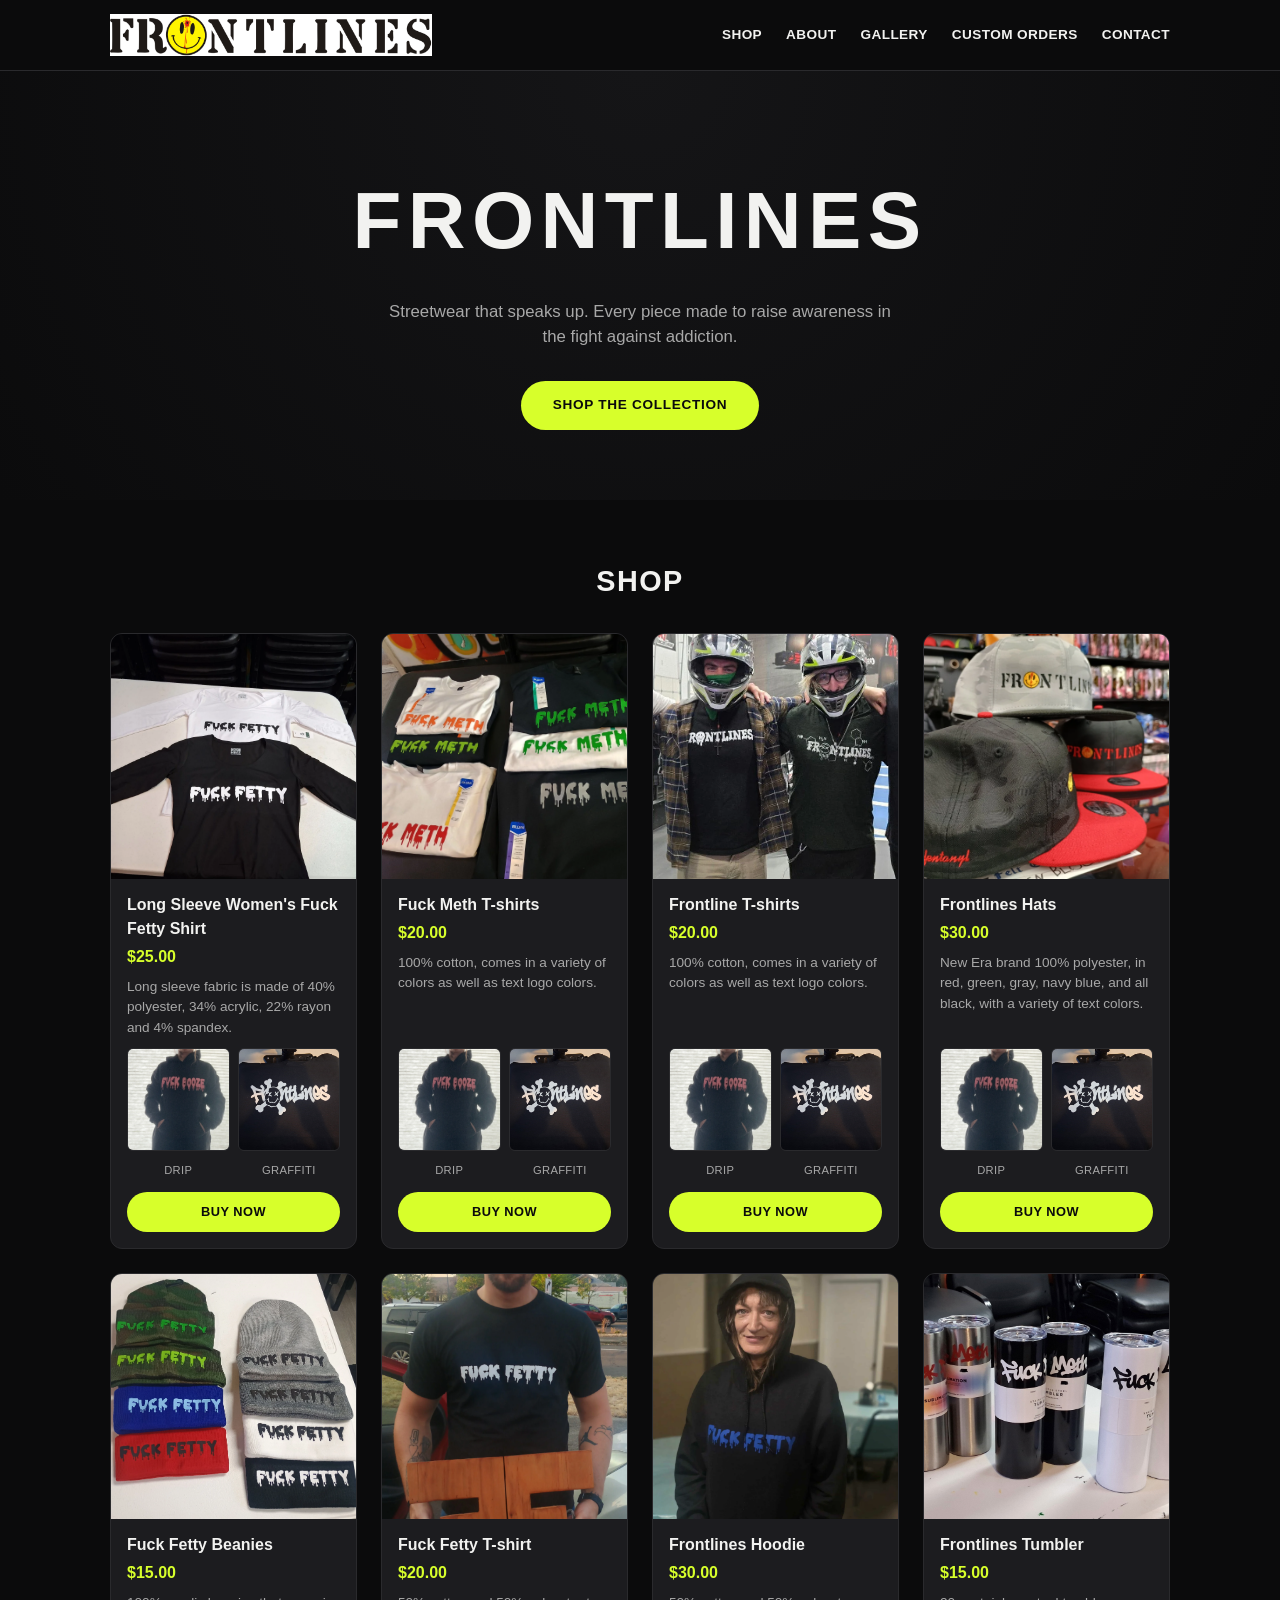
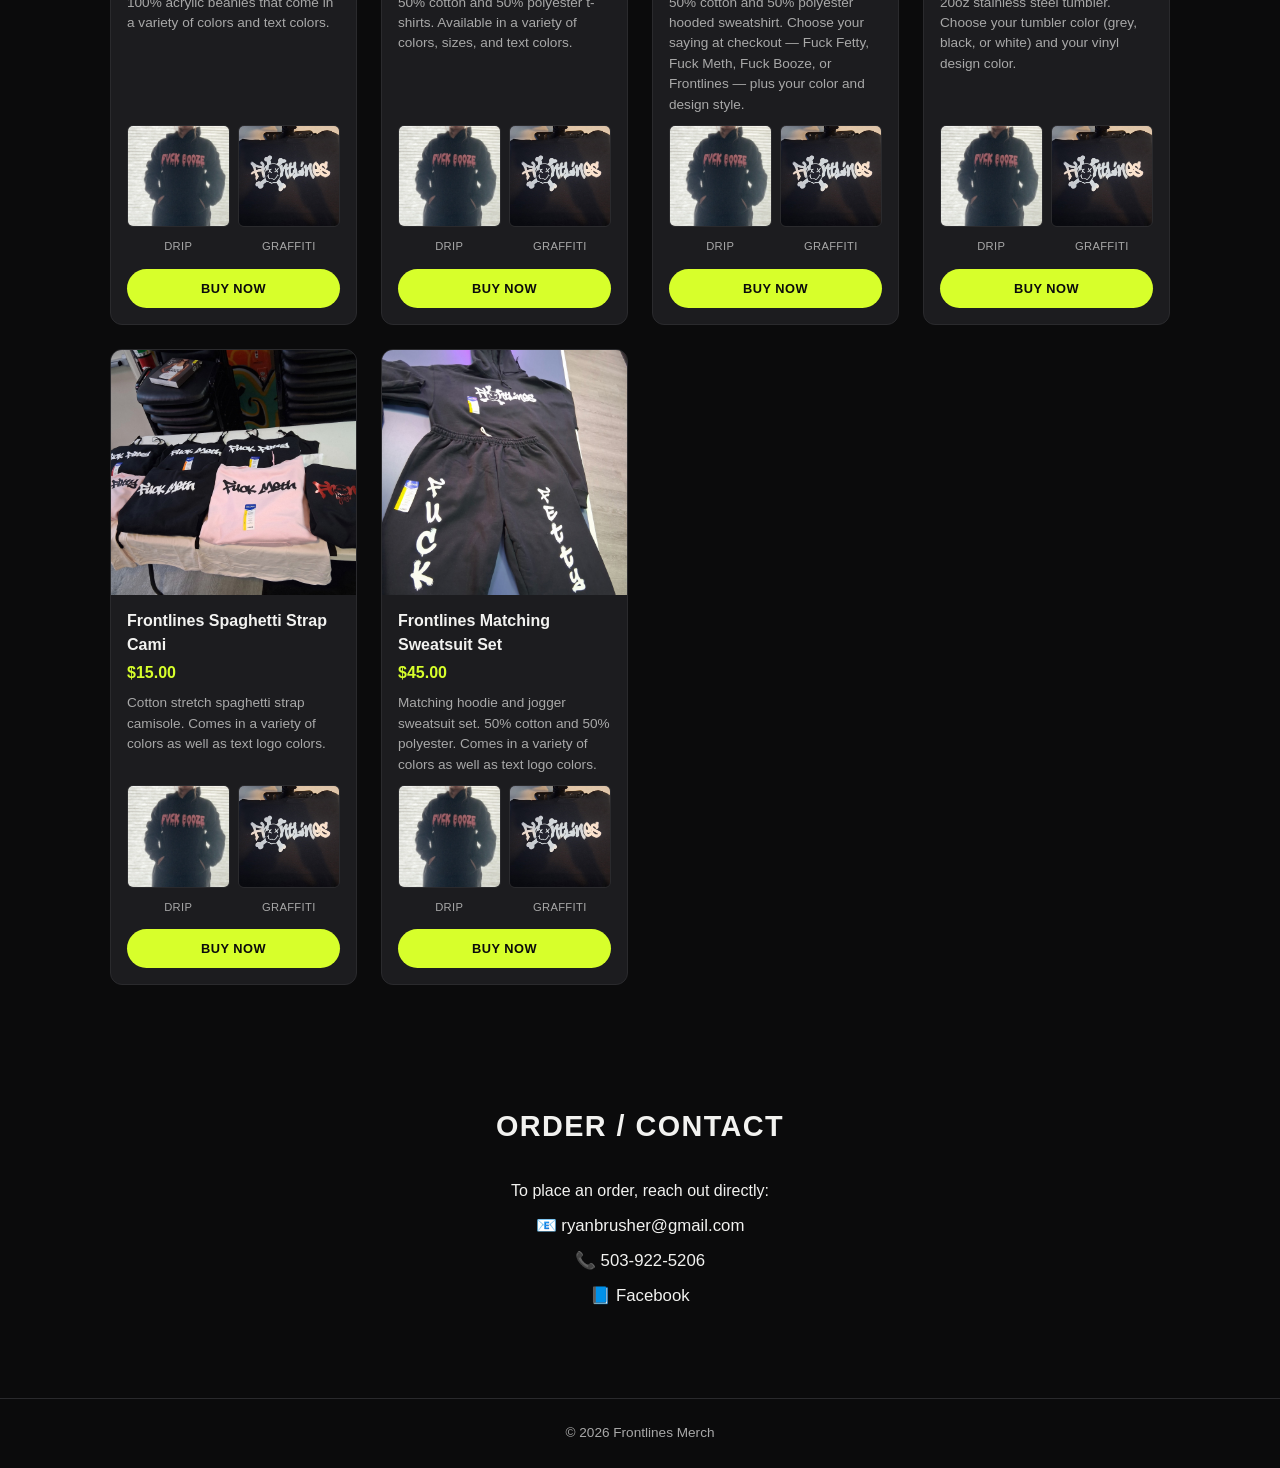
==== commit ef7d9161: "Swap graffiti style reference photo to new Frontlines logo close-up Co-Authored-By: Claude Sonnet 5." ====
--- a/index.html
+++ b/index.html
@@ -44,7 +44,7 @@
           <figcaption>Drip</figcaption>
         </figure>
         <figure>
-          <img src="images/graffiti-style.jpg" alt="Graffiti design style example">
+          <img src="images/graffiti-style-new.jpg" alt="Graffiti design style example">
           <figcaption>Graffiti</figcaption>
         </figure>
       </div>
@@ -62,7 +62,7 @@
           <figcaption>Drip</figcaption>
         </figure>
         <figure>
-          <img src="images/graffiti-style.jpg" alt="Graffiti design style example">
+          <img src="images/graffiti-style-new.jpg" alt="Graffiti design style example">
           <figcaption>Graffiti</figcaption>
         </figure>
       </div>
@@ -80,7 +80,7 @@
           <figcaption>Drip</figcaption>
         </figure>
         <figure>
-          <img src="images/graffiti-style.jpg" alt="Graffiti design style example">
+          <img src="images/graffiti-style-new.jpg" alt="Graffiti design style example">
           <figcaption>Graffiti</figcaption>
         </figure>
       </div>
@@ -98,7 +98,7 @@
           <figcaption>Drip</figcaption>
         </figure>
         <figure>
-          <img src="images/graffiti-style.jpg" alt="Graffiti design style example">
+          <img src="images/graffiti-style-new.jpg" alt="Graffiti design style example">
           <figcaption>Graffiti</figcaption>
         </figure>
       </div>
@@ -116,7 +116,7 @@
           <figcaption>Drip</figcaption>
         </figure>
         <figure>
-          <img src="images/graffiti-style.jpg" alt="Graffiti design style example">
+          <img src="images/graffiti-style-new.jpg" alt="Graffiti design style example">
           <figcaption>Graffiti</figcaption>
         </figure>
       </div>
@@ -134,7 +134,7 @@
           <figcaption>Drip</figcaption>
         </figure>
         <figure>
-          <img src="images/graffiti-style.jpg" alt="Graffiti design style example">
+          <img src="images/graffiti-style-new.jpg" alt="Graffiti design style example">
           <figcaption>Graffiti</figcaption>
         </figure>
       </div>
@@ -152,7 +152,7 @@
           <figcaption>Drip</figcaption>
         </figure>
         <figure>
-          <img src="images/graffiti-style.jpg" alt="Graffiti design style example">
+          <img src="images/graffiti-style-new.jpg" alt="Graffiti design style example">
           <figcaption>Graffiti</figcaption>
         </figure>
       </div>
@@ -170,7 +170,7 @@
           <figcaption>Drip</figcaption>
         </figure>
         <figure>
-          <img src="images/graffiti-style.jpg" alt="Graffiti design style example">
+          <img src="images/graffiti-style-new.jpg" alt="Graffiti design style example">
           <figcaption>Graffiti</figcaption>
         </figure>
       </div>
@@ -188,7 +188,7 @@
           <figcaption>Drip</figcaption>
         </figure>
         <figure>
-          <img src="images/graffiti-style.jpg" alt="Graffiti design style example">
+          <img src="images/graffiti-style-new.jpg" alt="Graffiti design style example">
           <figcaption>Graffiti</figcaption>
         </figure>
       </div>
@@ -206,7 +206,7 @@
           <figcaption>Drip</figcaption>
         </figure>
         <figure>
-          <img src="images/graffiti-style.jpg" alt="Graffiti design style example">
+          <img src="images/graffiti-style-new.jpg" alt="Graffiti design style example">
           <figcaption>Graffiti</figcaption>
         </figure>
       </div>
--- a/css/style.css
+++ b/css/style.css
@@ -337,3 +337,14 @@
   font-family: inherit;
   align-self: flex-start;
 }
+
+.form-hint {
+  margin-top: 8px;
+  font-size: 0.85rem;
+  color: var(--text-dim);
+  text-transform: none;
+  font-weight: 400;
+  letter-spacing: normal;
+}
+
+.form-hint a:hover { color: var(--accent); }
